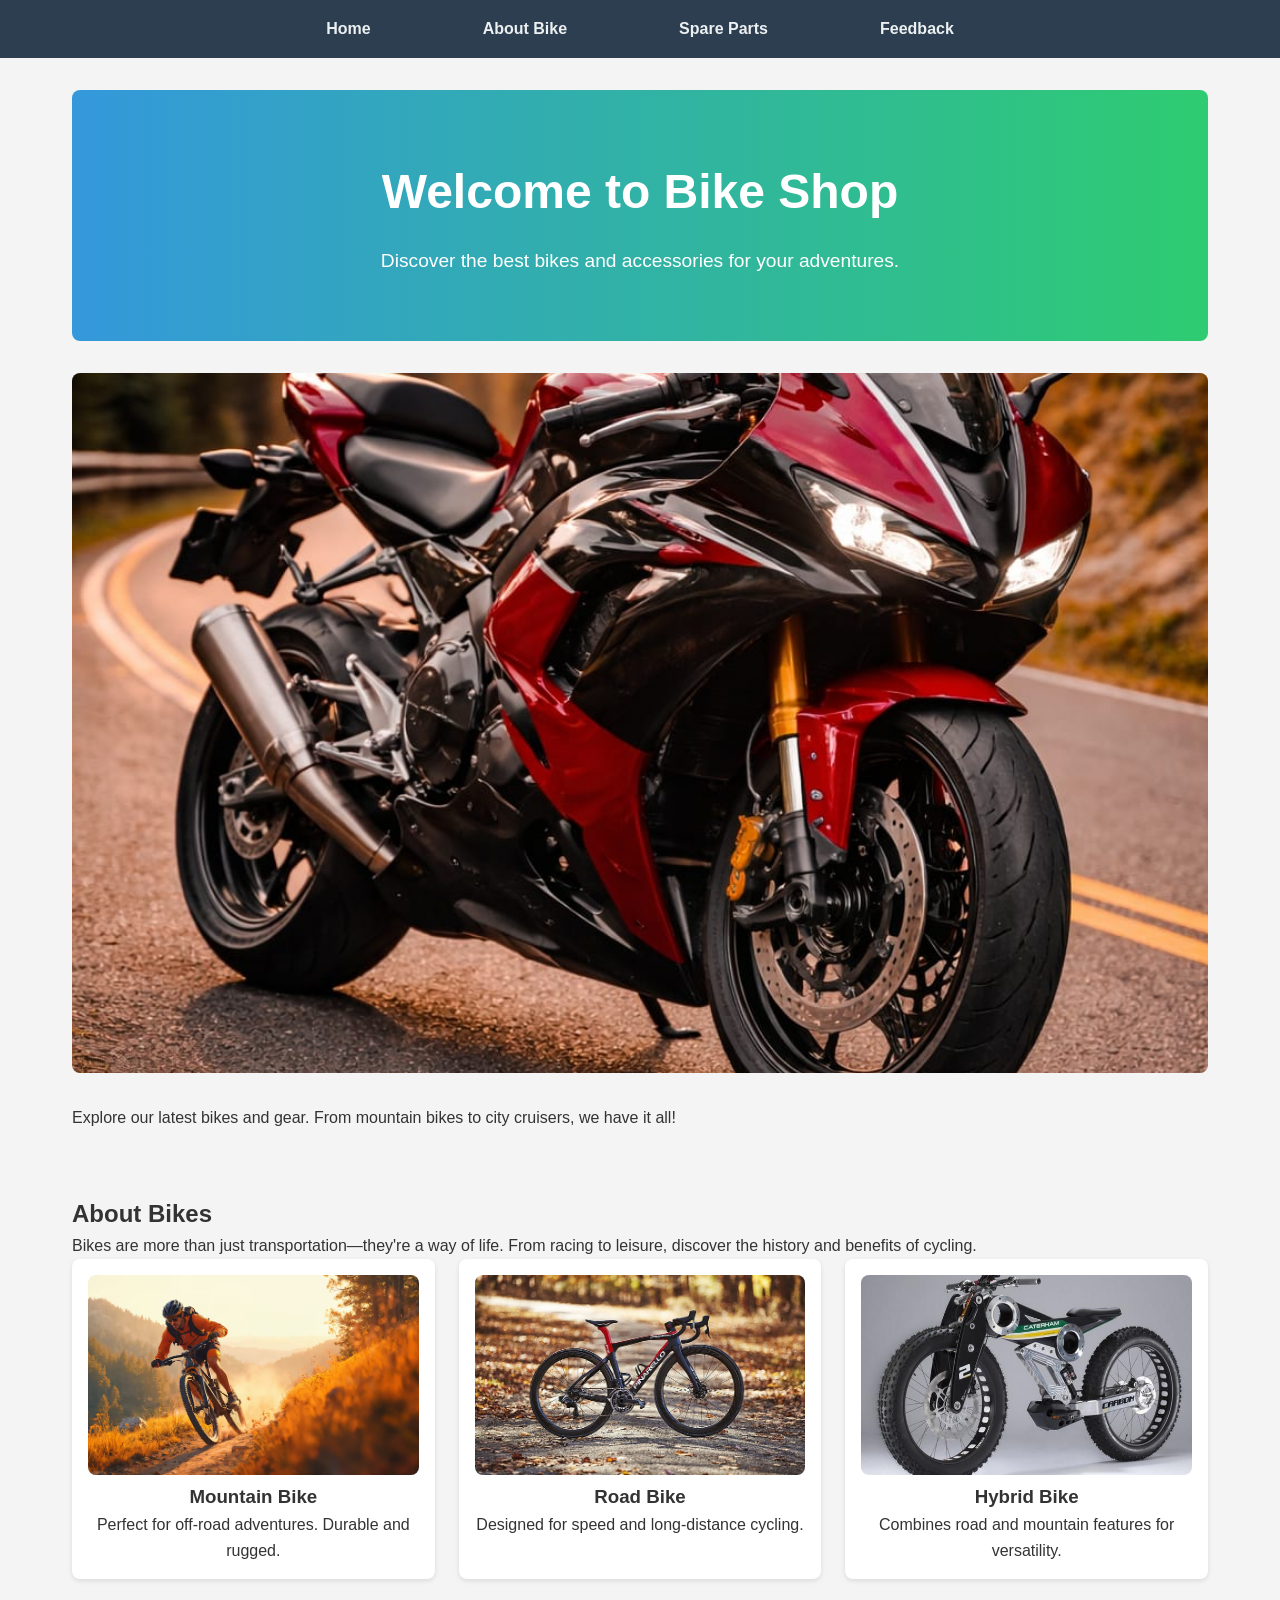
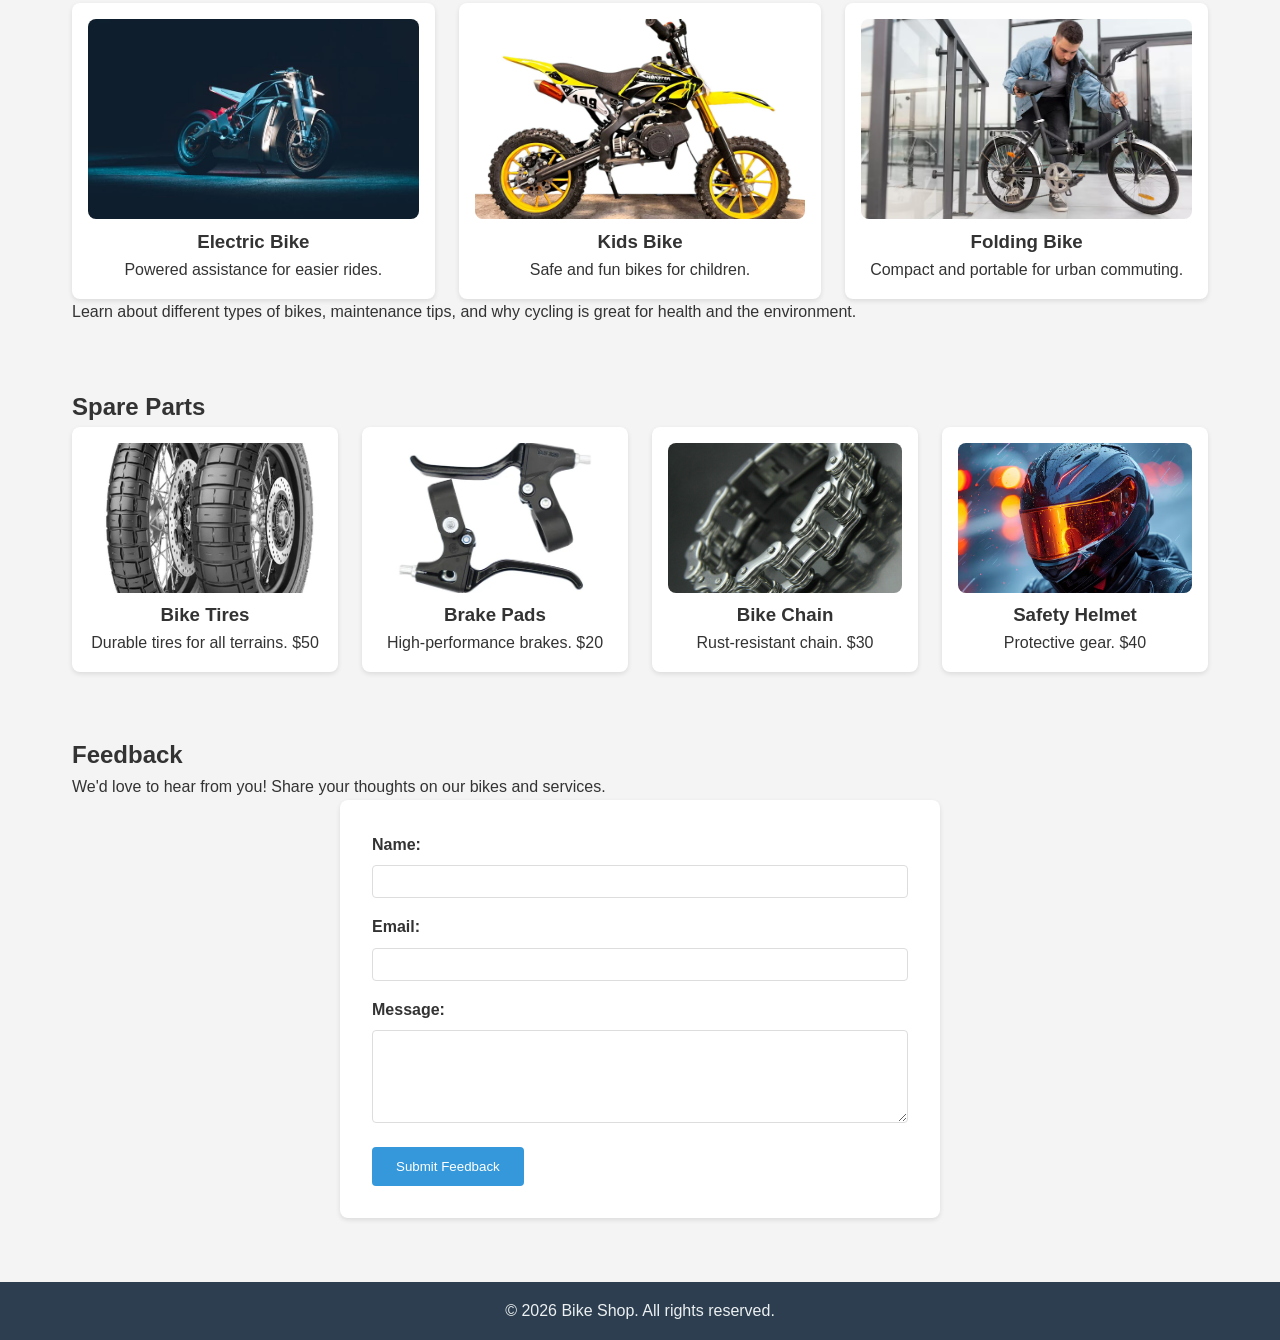
==== index.html @ a0dc0f41 "Add files via upload" ====
<!DOCTYPE html>
<html lang="en">
<head>
    <meta charset="UTF-8">
    <meta name="viewport" content="width=device-width, initial-scale=1.0">
    <title>Bike Shop</title>
  <link rel="stylesheet" href="styles.css">
</head>
<body>
    <nav>
        <ul>
            <li><a href="#home">Home</a></li>
            <li><a href="#about">About Bike</a></li>
            <li><a href="#spareparts">Spare Parts</a></li>
            <li><a href="#feedback">Feedback</a></li>
        </ul>
    </nav>
    
    <!-- Home Section -->
    <section id="home">
        <div class="hero">
            <h1>Welcome to Bike Shop</h1>
            <p>Discover the best bikes and accessories for your adventures.</p>
        </div>
        
        <div class="slider">
            <img src="sport-bike.jpeg" alt="Bike 1">
            <img src="mountain-bike.jpeg" alt="Bike 2">
            <img src="cruizer-bike.avif" alt="Bike 3">
        </div>
        
        <p>Explore our latest bikes and gear. From mountain bikes to city cruisers, we have it all!</p>
    </section>
    
    <!-- About Bike Section -->
    <section id="about">
        <h1>About Bikes</h1>
        <p>Bikes are more than just transportation—they're a way of life. From racing to leisure, discover the history and benefits of cycling.</p>
        <div class="bike-containers">
            <div class="bike-container">
                <img src="mountainbike1.avif" alt="Mountain Bike">
                <h3>Mountain Bike</h3>
                <p>Perfect for off-road adventures. Durable and rugged.</p>
            </div>
            <div class="bike-container">
                <img src="roadbike1.jpg" alt="Road Bike">
                <h3>Road Bike</h3>
                <p>Designed for speed and long-distance cycling.</p>
            </div>
            <div class="bike-container">
                <img src="hybridbike1.jpg" alt="Hybrid Bike">
                <h3>Hybrid Bike</h3>
                <p>Combines road and mountain features for versatility.</p>
            </div>
            <div class="bike-container">
                <img src="elctricbike1.jpg" alt="Electric Bike">
                <h3>Electric Bike</h3>
                <p>Powered assistance for easier rides.</p>
            </div>
            <div class="bike-container">
                <img src="kidsbike1.webp" alt="Kids Bike">
                <h3>Kids Bike</h3>
                <p>Safe and fun bikes for children.</p>
            </div>
            <div class="bike-container">
                <img src="foldingbike1.avif" alt="Folding Bike">
                <h3>Folding Bike</h3>
                <p>Compact and portable for urban commuting.</p>
            </div>
        </div>
        <p>Learn about different types of bikes, maintenance tips, and why cycling is great for health and the environment.</p>
    </section>
    
    <!-- Spare Parts Section -->
    <section id="spareparts">
        <h1>Spare Parts</h1>
        <div class="products">
            <div class="product">
                <img src="tyres.webp" alt="Tires">
                <h3>Bike Tires</h3>
                <p>Durable tires for all terrains. $50</p>
            </div>
            <div class="product">
                <img src="breakes.webp" alt="Brakes">
                <h3>Brake Pads</h3>
                <p>High-performance brakes. $20</p>
            </div>
            <div class="product">
                <img src="chain.jpg" alt="Chain">
                <h3>Bike Chain</h3>
                <p>Rust-resistant chain. $30</p>
            </div>
            <div class="product">
                <img src="helmet.avif" alt="Helmet">
                <h3>Safety Helmet</h3>
                <p>Protective gear. $40</p>
            </div>
        </div>
    </section>
    
    <!-- Feedback Section -->
    <section id="feedback">
        <h1>Feedback</h1>
        <p>We'd love to hear from you! Share your thoughts on our bikes and services.</p>
        <form id="feedbackForm">
            <label for="name">Name:</label>
            <input type="text" id="name" required>
            
            <label for="email">Email:</label>
            <input type="email" id="email" required>
            
            <label for="message">Message:</label>
            <textarea id="message" rows="5" required></textarea>
            
            <button type="submit">Submit Feedback</button>
        </form>
    </section>
    
    <footer>
        <p>&copy; 2026 Bike Shop. All rights reserved.</p>
    </footer>
    
   <script src="script.js"></script>
</body>
</html>
---- styles.css ----
/* Reset and base styles */
        * {
            margin: 0;
            padding: 0;
            box-sizing: border-box;
        }

        body {
            font-family: 'Arial', sans-serif;
            line-height: 1.6;
            color: #333;
            background-color: #f4f4f4;
            
        }

        /* Navigation */
        nav {
            background-color: #2c3e50;
            padding: 1rem;
            position: sticky;
            top: 0;
            z-index: 100;
        }

        nav ul {
            list-style: none;
            display: flex;
            justify-content: center;
            gap: 2rem;
        }

        nav a {
            color: #ecf0f1;
            text-decoration: none;
            font-weight: bold;
            transition: color 0.3s;
            cursor: pointer;
            margin: 40px;
        }

        nav a:hover {
            color: #3498db;
        }

        /* Sections */
        section {
            max-width: 1200px;
            margin: 0 auto;
            padding: 2rem;
        }

        /* Hero section (Home) */
        .hero {
            background: linear-gradient(to right, #3498db, #2ecc71);
            
            object-fit: cover;
            color: white;
            text-align: center;
            padding: 4rem 2rem;
            border-radius: 8px;
            margin-bottom: 2rem;
            animation: fadeIn 1s ease-in;
        }

        .hero h1 {
            font-size: 3rem;
            margin-bottom: 1rem;
        }

        .hero p {
            font-size: 1.2rem;
        }

        /* Slider (Home) */
        .slider {
            position: relative;
            overflow: hidden;
            border-radius: 8px;
            margin-bottom: 2rem;
        }

        .slider img {
            width: 100%;
            height: 700px;
            display: none;
            object-fit: cover;
           
          
        }

        .slider img.active {
            display: block;
        }

        /* About Bike Containers */
        .bike-containers {
            display: grid;
            grid-template-columns: repeat(auto-fit, minmax(300px, 1fr));
            gap: 1.5rem;
            
        }

        .bike-container {
            background: white;
            padding: 1rem;
            border-radius: 8px;
            box-shadow: 0 2px 5px rgba(0,0,0,0.1);
            text-align: center;
            transition: transform 0.3s;
            
        }

        .bike-container:hover {
            transform: translateY(-5px);
        }

        .bike-container img {
            width: 100%;
            height: 200px;
            object-fit: cover;
            border-radius: 8px;
        }

        /* Product grid (Spare Parts) */
        .products {
            display: grid;
            grid-template-columns: repeat(auto-fit, minmax(250px, 1fr));
            gap: 1.5rem;
        }

        .product {
            background: white;
            padding: 1rem;
            border-radius: 8px;
            box-shadow: 0 2px 5px rgba(0,0,0,0.1);
            text-align: center;
            transition: transform 0.3s;
        }

        .product:hover {
            transform: translateY(-5px);
        }

        .product img {
            width: 100%;
            height: 150px;
            object-fit: cover;
            border-radius: 8px;
        }

        /* Form (Feedback) */
        form {
            background: white;
            padding: 2rem;
            border-radius: 8px;
            box-shadow: 0 2px 5px rgba(0,0,0,0.1);
            max-width: 600px;
            margin: 0 auto;
        }

        form label {
            display: block;
            margin-bottom: 0.5rem;
            font-weight: bold;
        }

        form input, form textarea {
            width: 100%;
            padding: 0.5rem;
            margin-bottom: 1rem;
            border: 1px solid #ddd;
            border-radius: 4px;
        }

        form button {
            background-color: #3498db;
            color: white;
            padding: 0.75rem 1.5rem;
            border: none;
            border-radius: 4px;
            cursor: pointer;
            transition: background 0.3s;
        }

        form button:hover {
            background-color: #2980b9;
        }

        /* Footer */
        footer {
            background-color: #2c3e50;
            color: #ecf0f1;
            text-align: center;
            padding: 1rem;
            margin-top: 2rem;
        }

        /* Animations */
        @keyframes fadeIn {
            from { opacity: 0; }
            to { opacity: 1; }
        }

        /* Responsive design */
        @media (max-width: 768px) {
            nav ul {
                flex-direction: column;
                gap: 1rem;
            }
            
            .hero h1 {
                font-size: 2rem;
            }
            
            .hero p {
                font-size: 1rem;
            }
            
            section {
                padding: 1rem;
            }
            
            .bike-containers, .products {
                grid-template-columns: 1fr;
            }
            
            form {
                padding: 1rem;
            }
        }
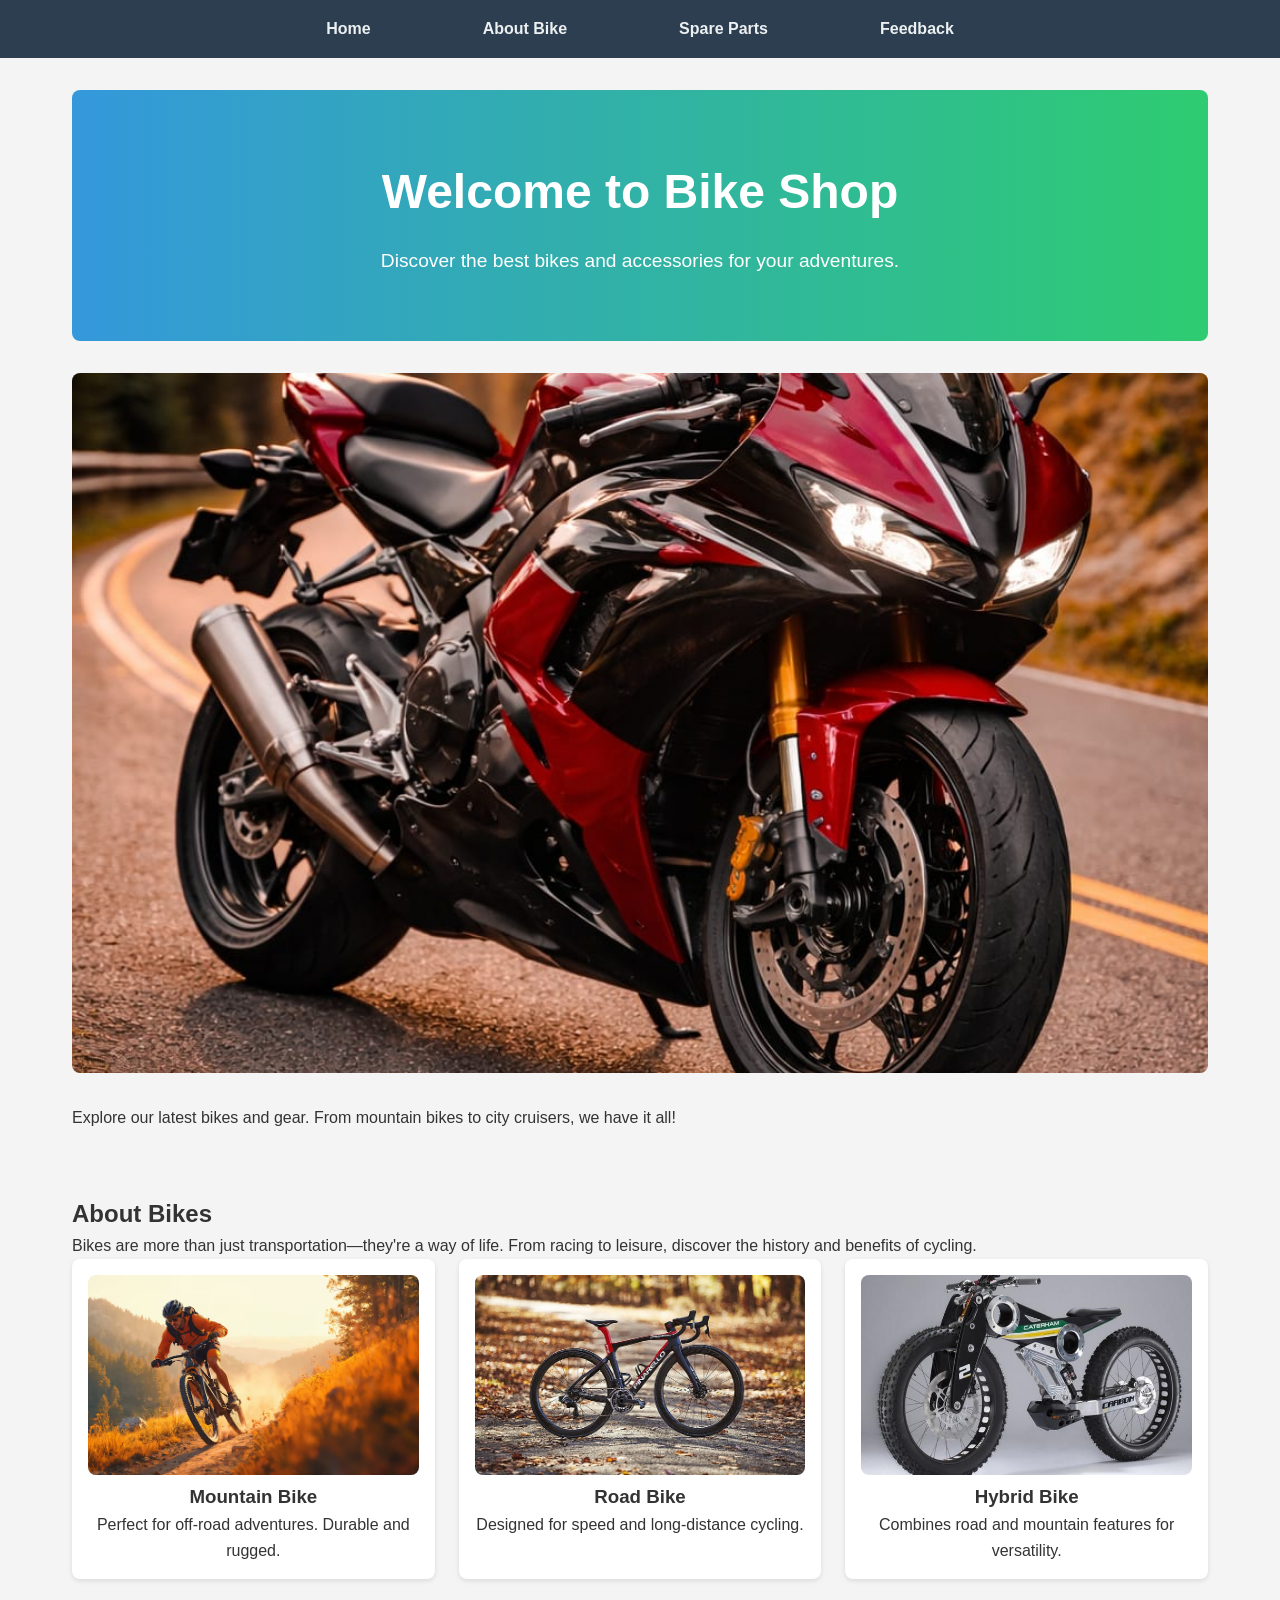
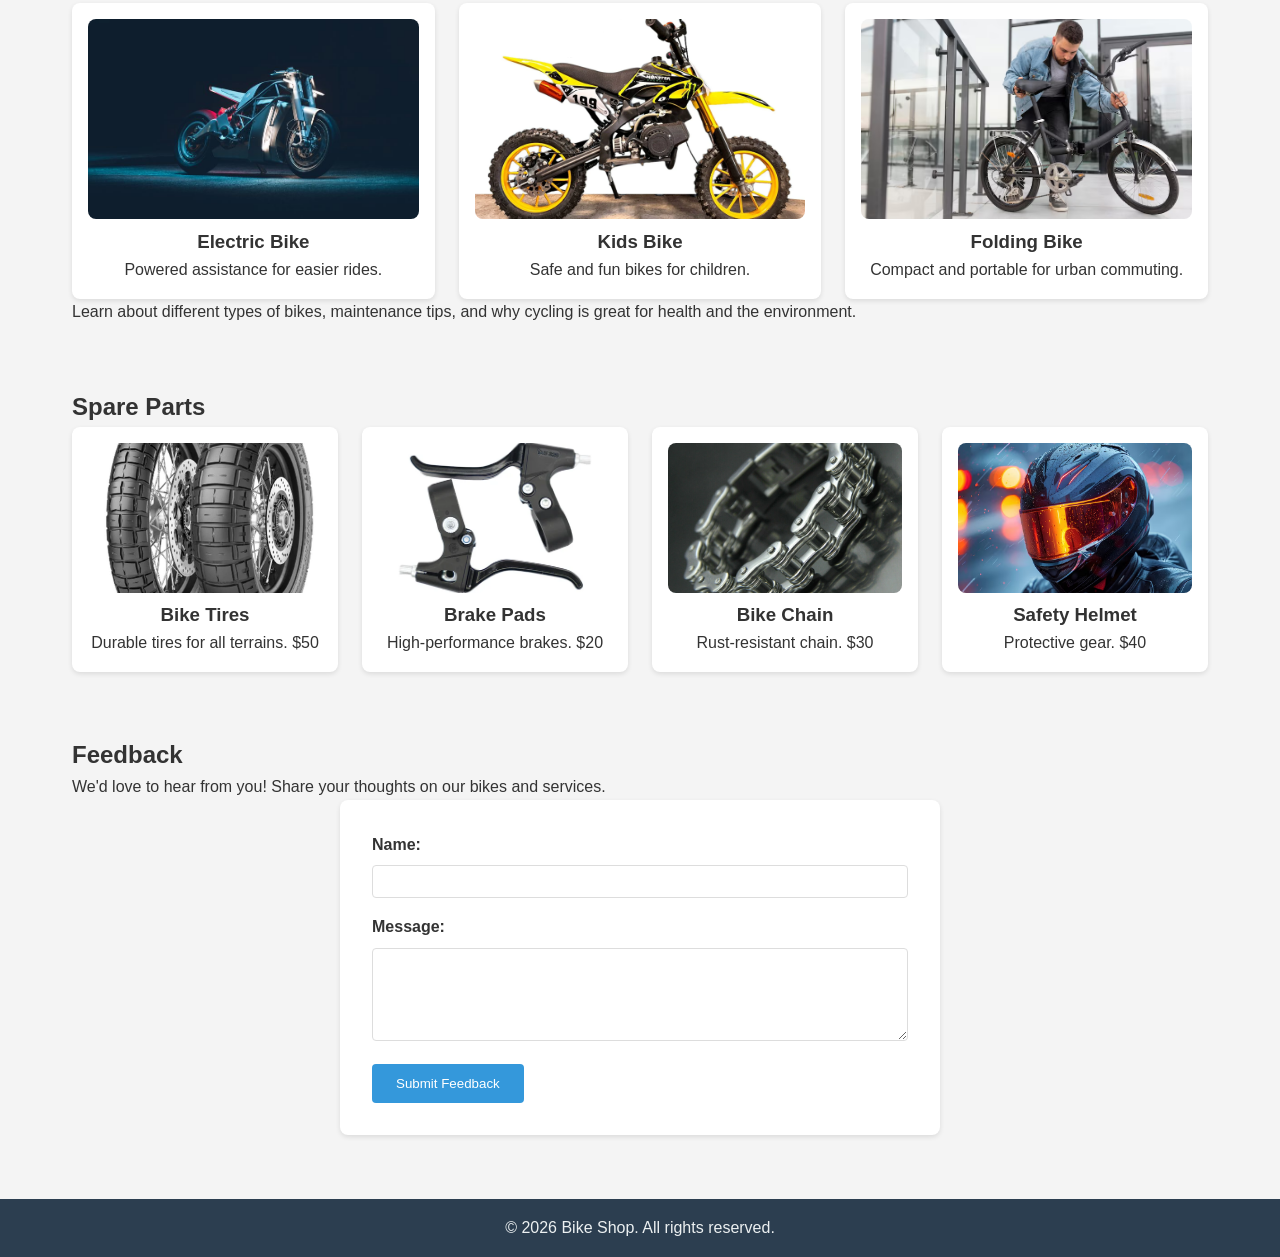
==== commit 749ffbc0: "Update index.html" ====
--- a/index.html
+++ b/index.html
@@ -106,9 +106,6 @@
             <label for="name">Name:</label>
             <input type="text" id="name" required>
             
-            <label for="email">Email:</label>
-            <input type="email" id="email" required>
-            
             <label for="message">Message:</label>
             <textarea id="message" rows="5" required></textarea>
             
@@ -122,4 +119,4 @@
     
    <script src="script.js"></script>
 </body>
-</html>+</html>
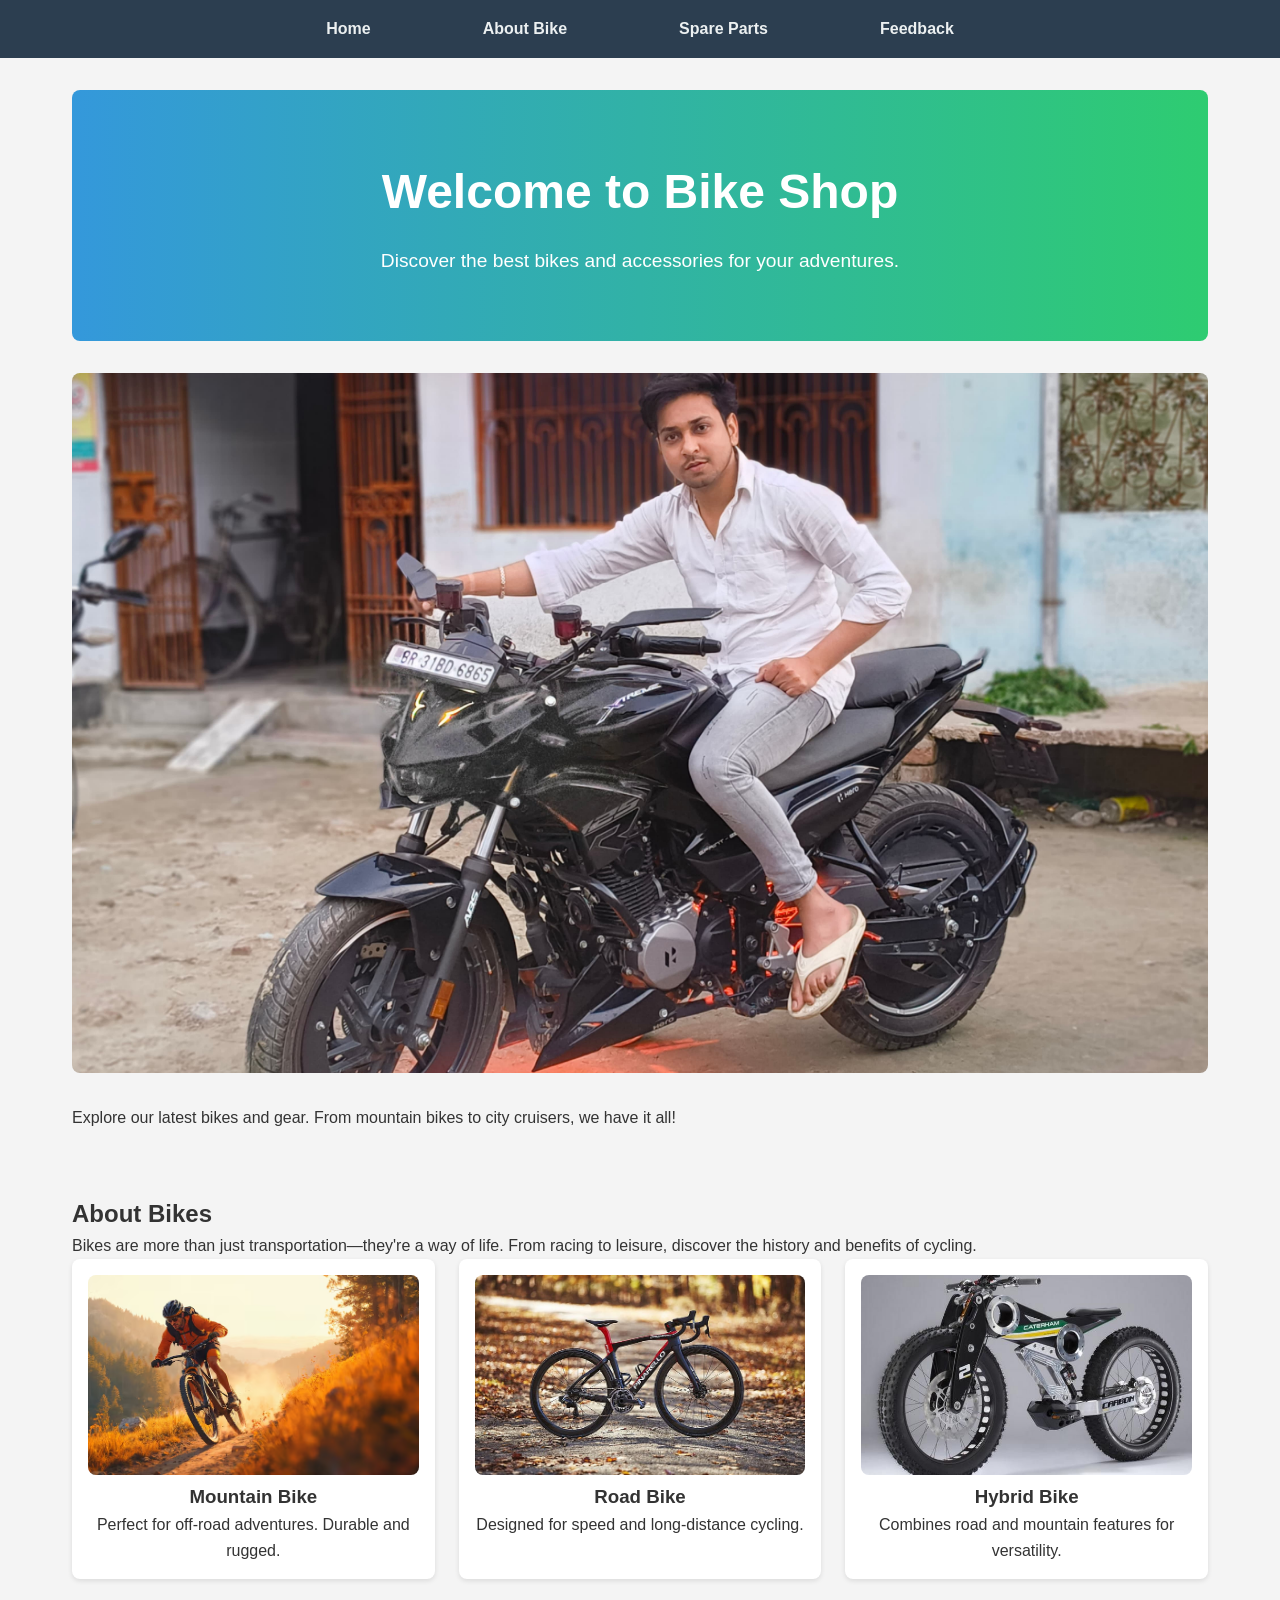
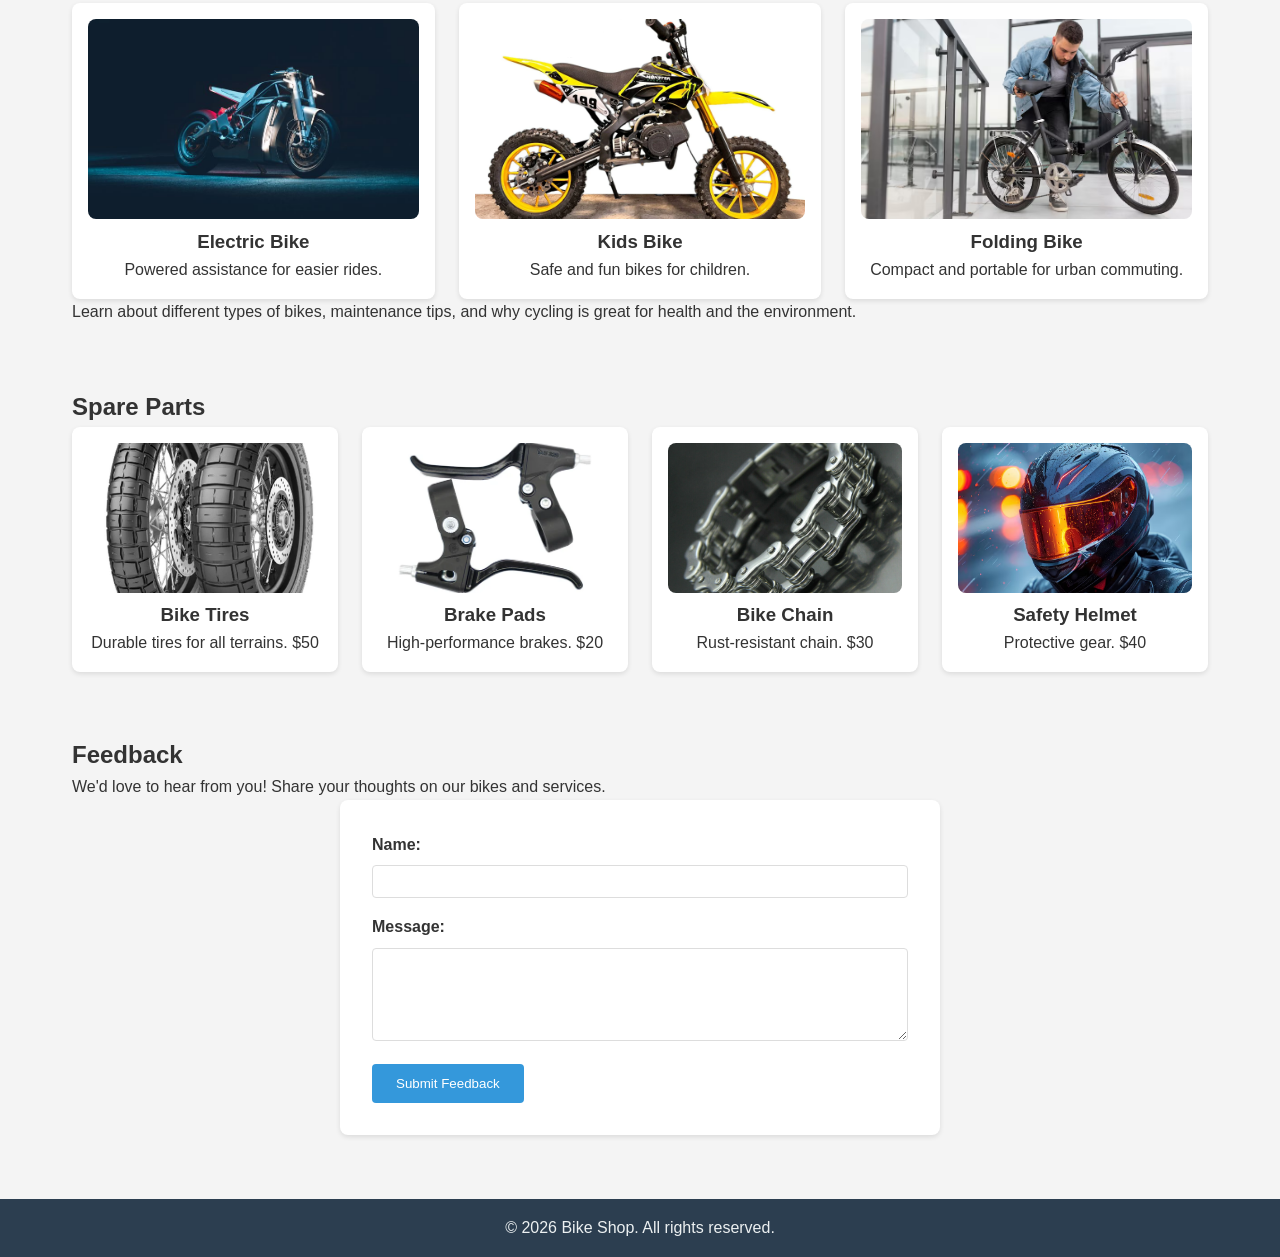
==== commit 7dcb6345: "Update index.html" ====
--- a/index.html
+++ b/index.html
@@ -24,7 +24,7 @@
         </div>
         
         <div class="slider">
-            <img src="sport-bike.jpeg" alt="Bike 1">
+            <img src="gagua.jpeg" alt="Bike 1">
             <img src="mountain-bike.jpeg" alt="Bike 2">
             <img src="cruizer-bike.avif" alt="Bike 3">
         </div>
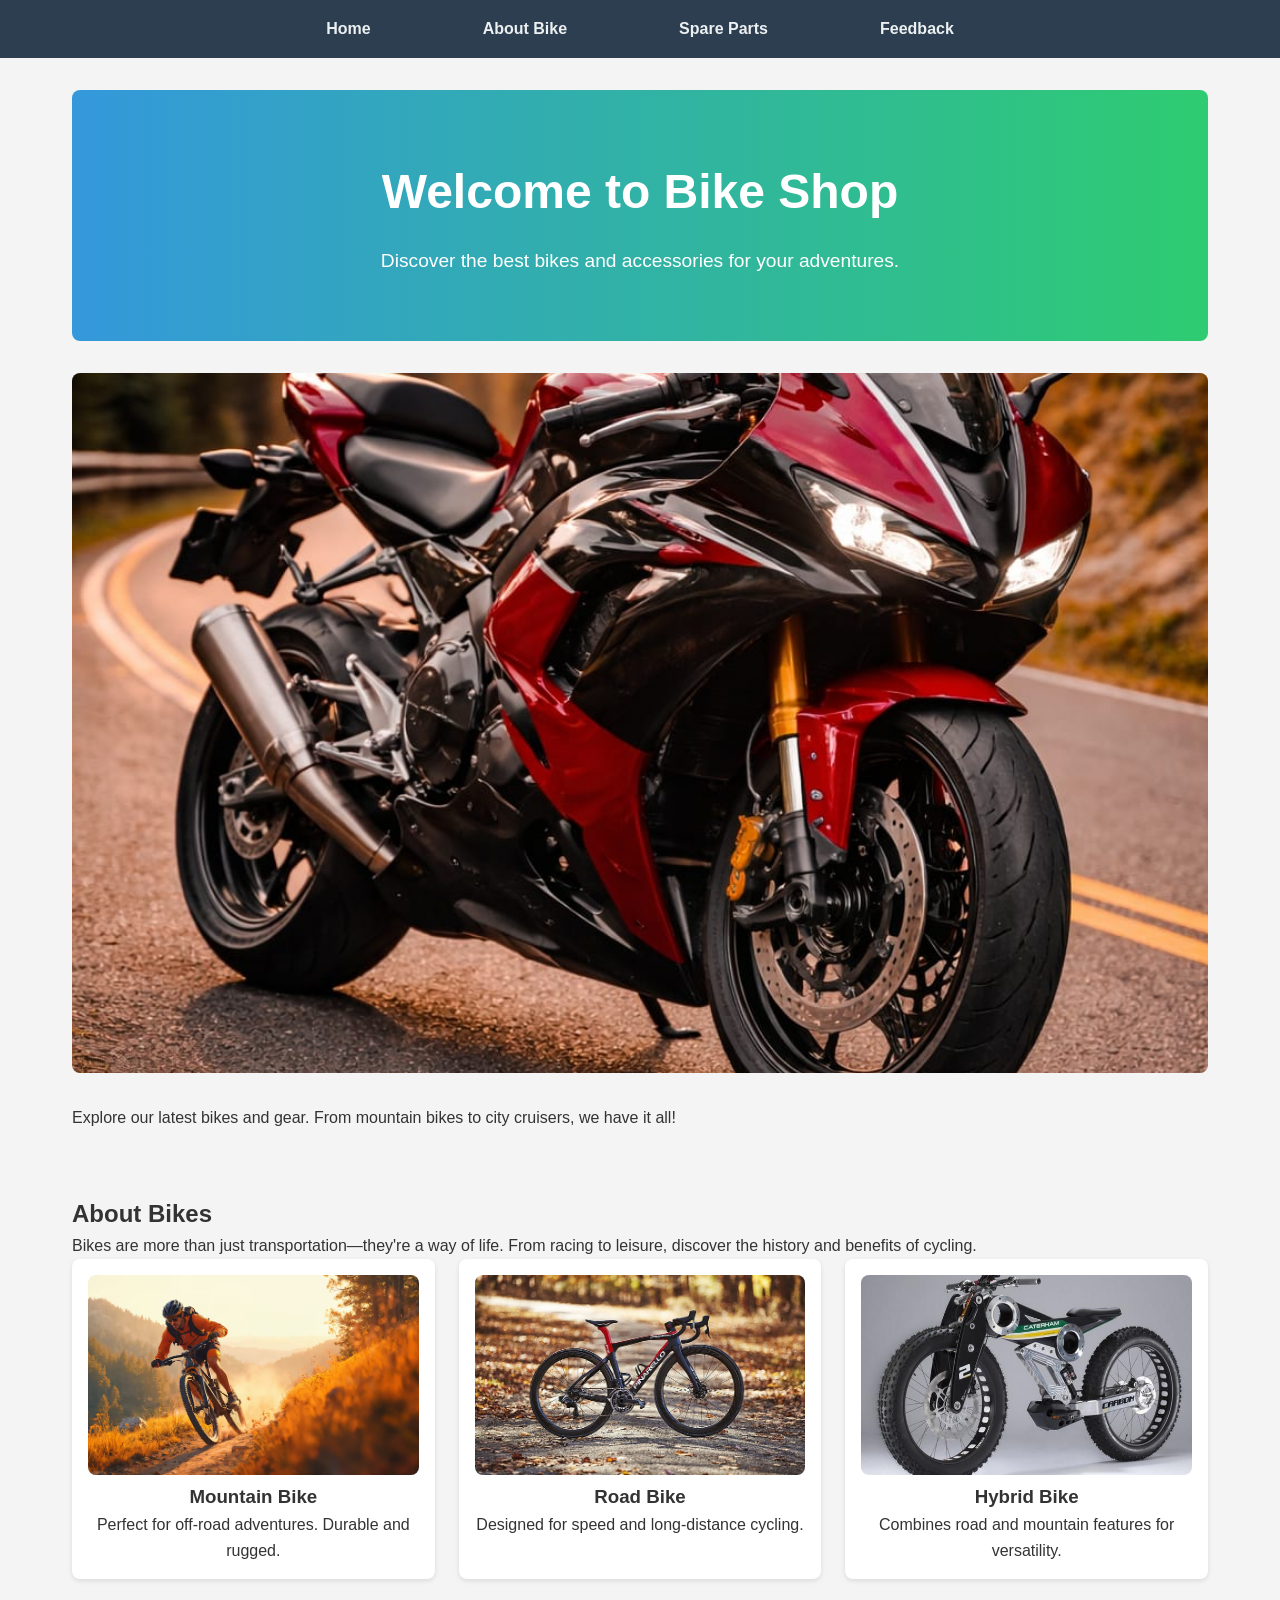
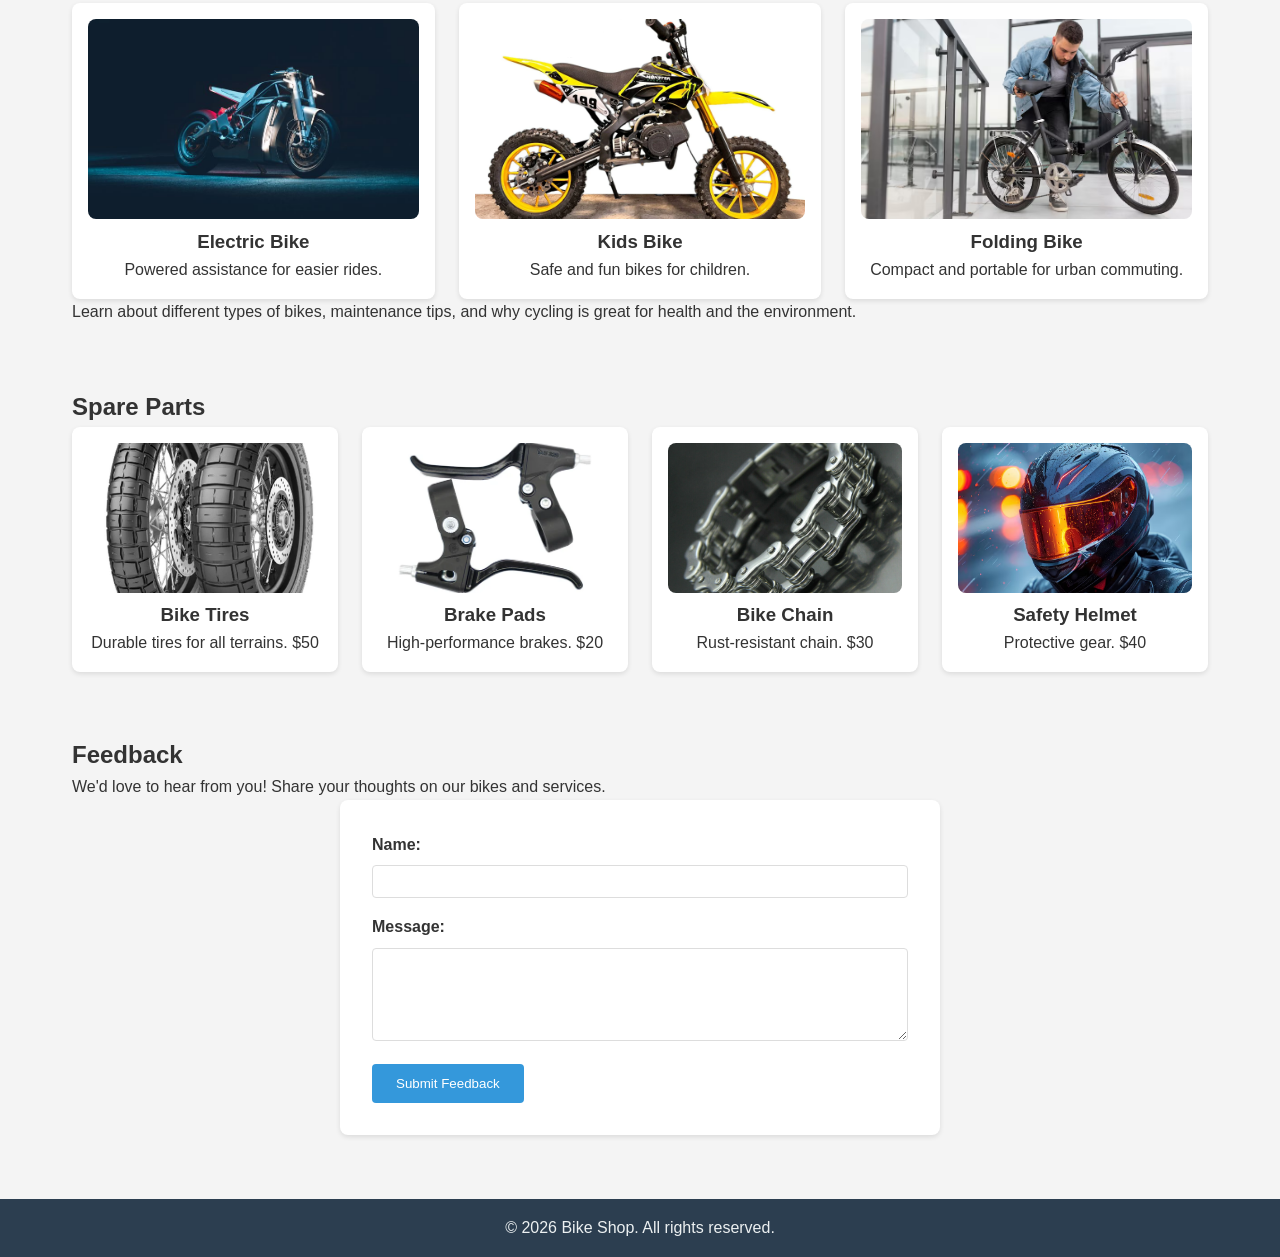
==== commit cfcf9bc0: "Update index.html" ====
--- a/index.html
+++ b/index.html
@@ -24,7 +24,7 @@
         </div>
         
         <div class="slider">
-            <img src="gagua.jpeg" alt="Bike 1">
+            <img src="sport-bike.jpeg" alt="Bike 1">
             <img src="mountain-bike.jpeg" alt="Bike 2">
             <img src="cruizer-bike.avif" alt="Bike 3">
         </div>
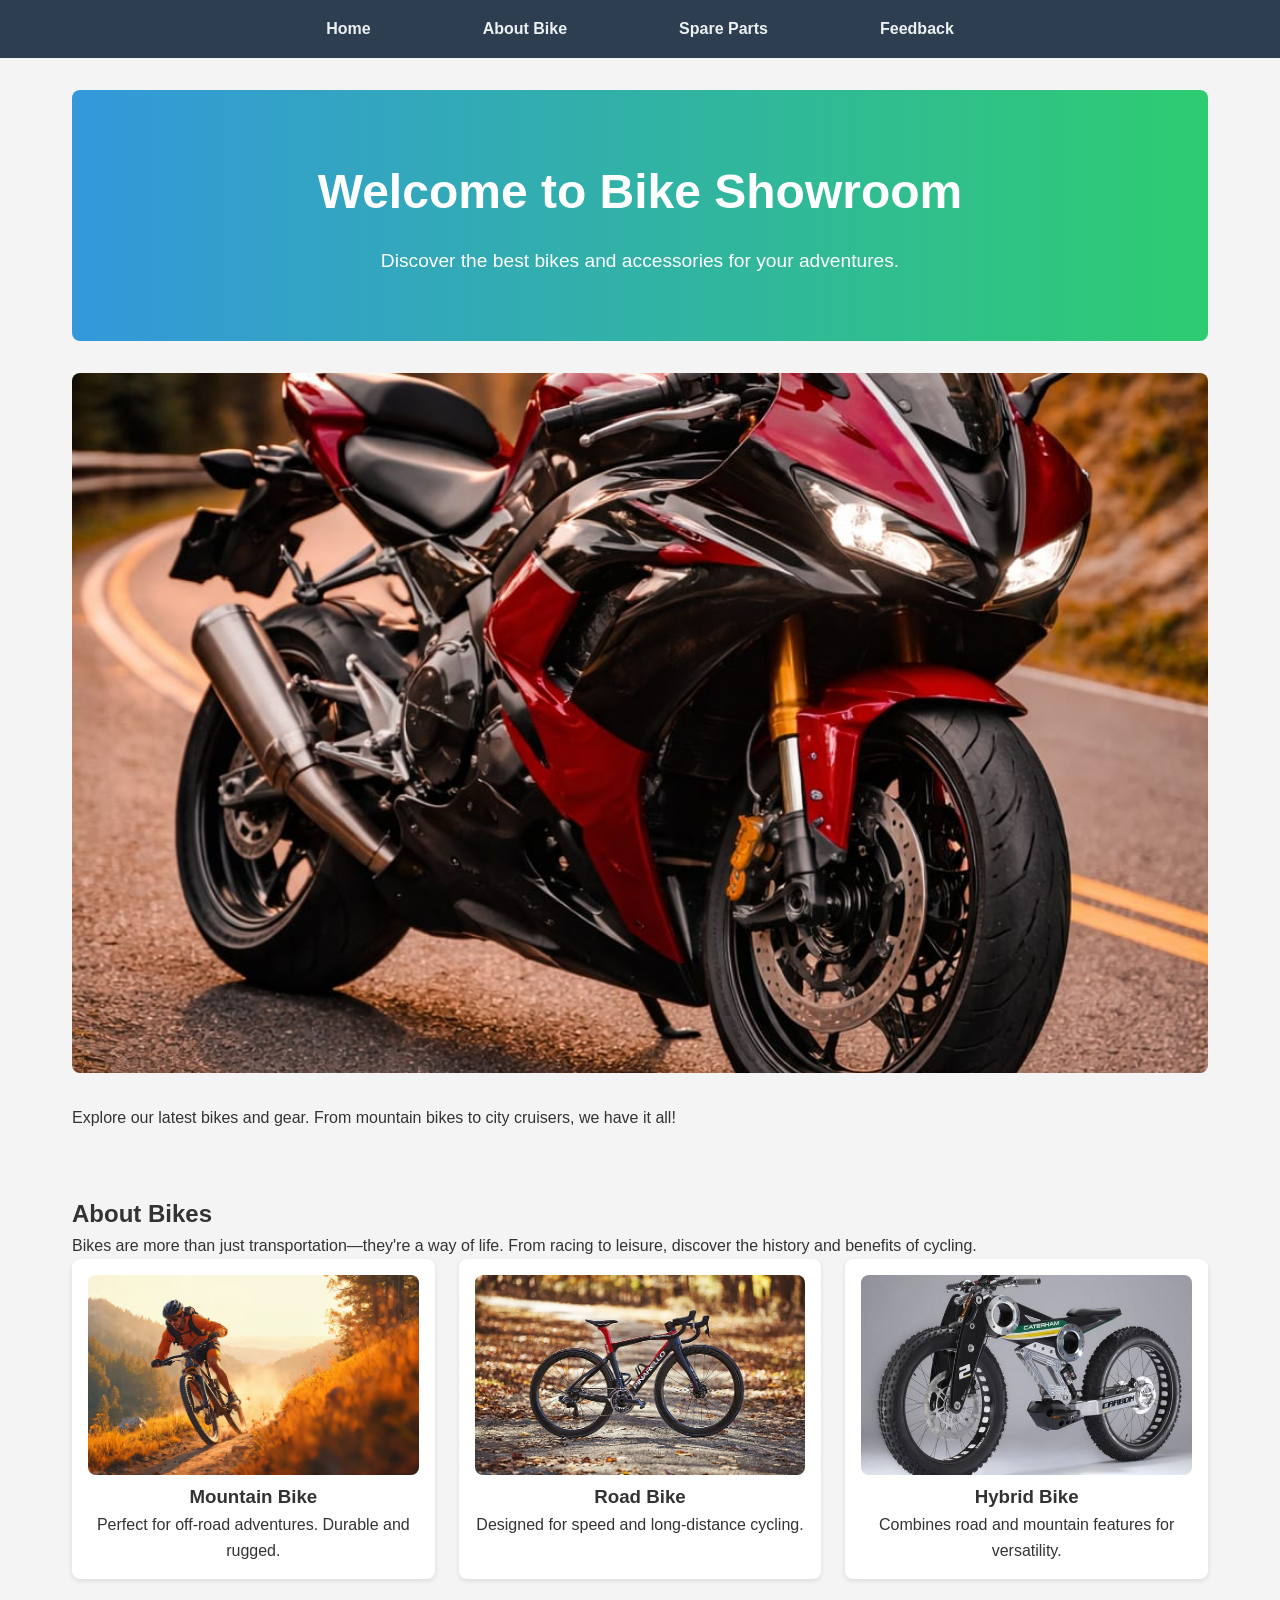
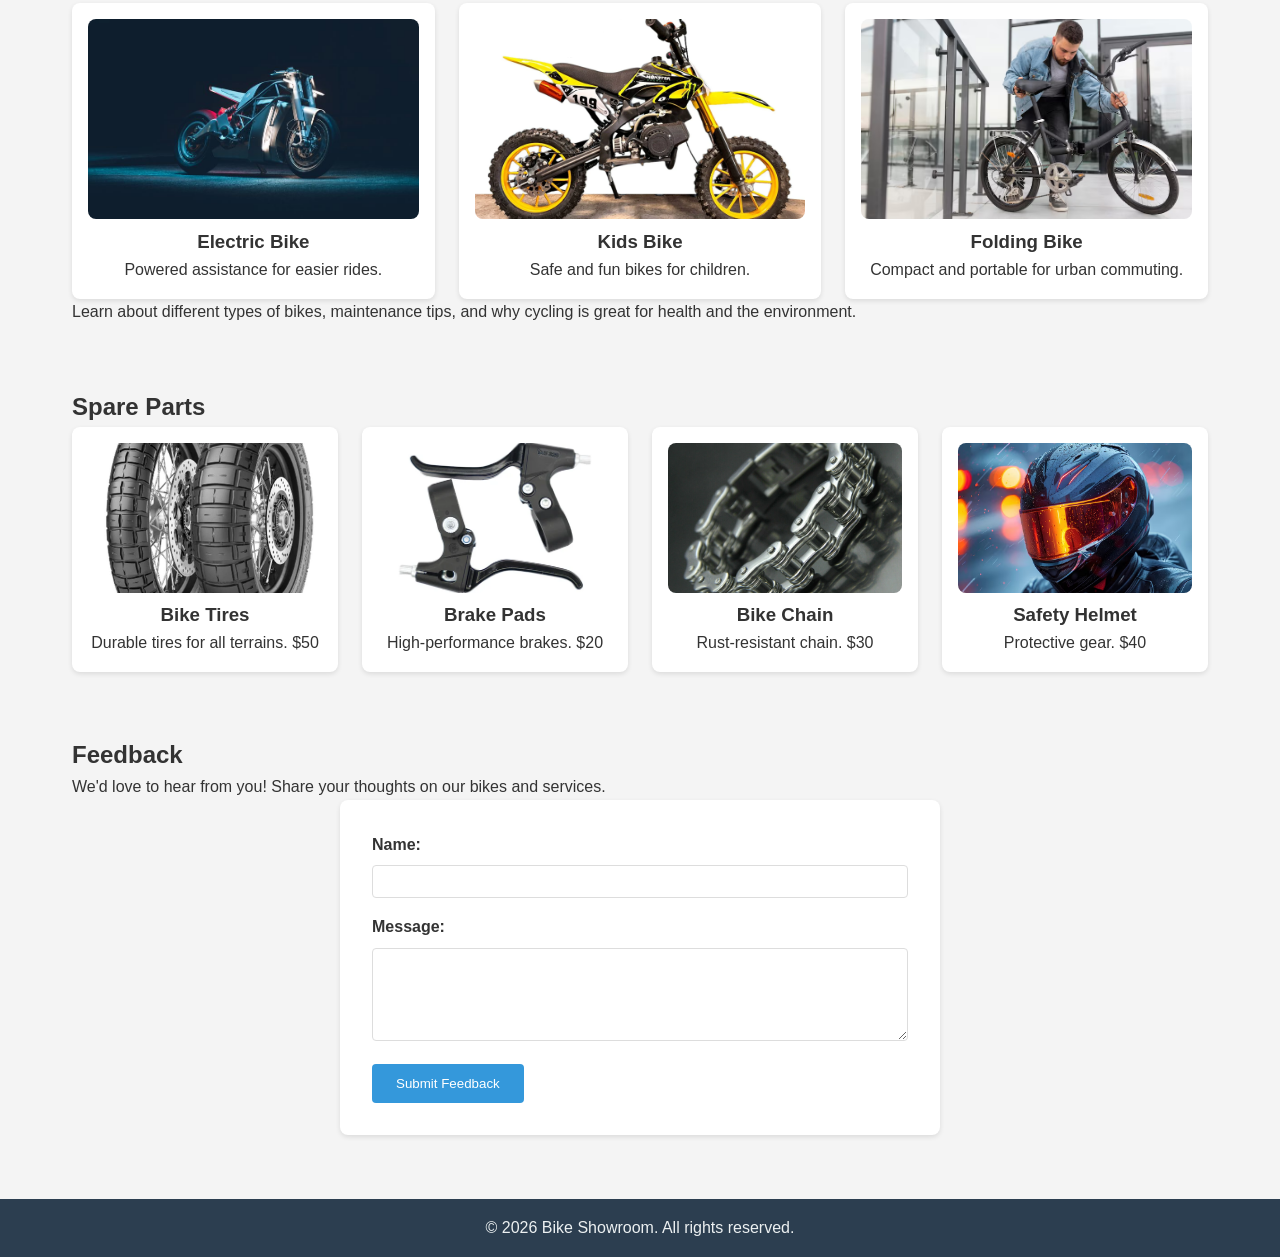
==== commit 2ef4c6a5: "Update index.html" ====
--- a/index.html
+++ b/index.html
@@ -3,7 +3,7 @@
 <head>
     <meta charset="UTF-8">
     <meta name="viewport" content="width=device-width, initial-scale=1.0">
-    <title>Bike Shop</title>
+    <title>Bike Showroom</title>
   <link rel="stylesheet" href="styles.css">
 </head>
 <body>
@@ -19,7 +19,7 @@
     <!-- Home Section -->
     <section id="home">
         <div class="hero">
-            <h1>Welcome to Bike Shop</h1>
+            <h1>Welcome to Bike Showroom</h1>
             <p>Discover the best bikes and accessories for your adventures.</p>
         </div>
         
@@ -114,7 +114,7 @@
     </section>
     
     <footer>
-        <p>&copy; 2026 Bike Shop. All rights reserved.</p>
+        <p>&copy; 2026 Bike Showroom. All rights reserved.</p>
     </footer>
     
    <script src="script.js"></script>
